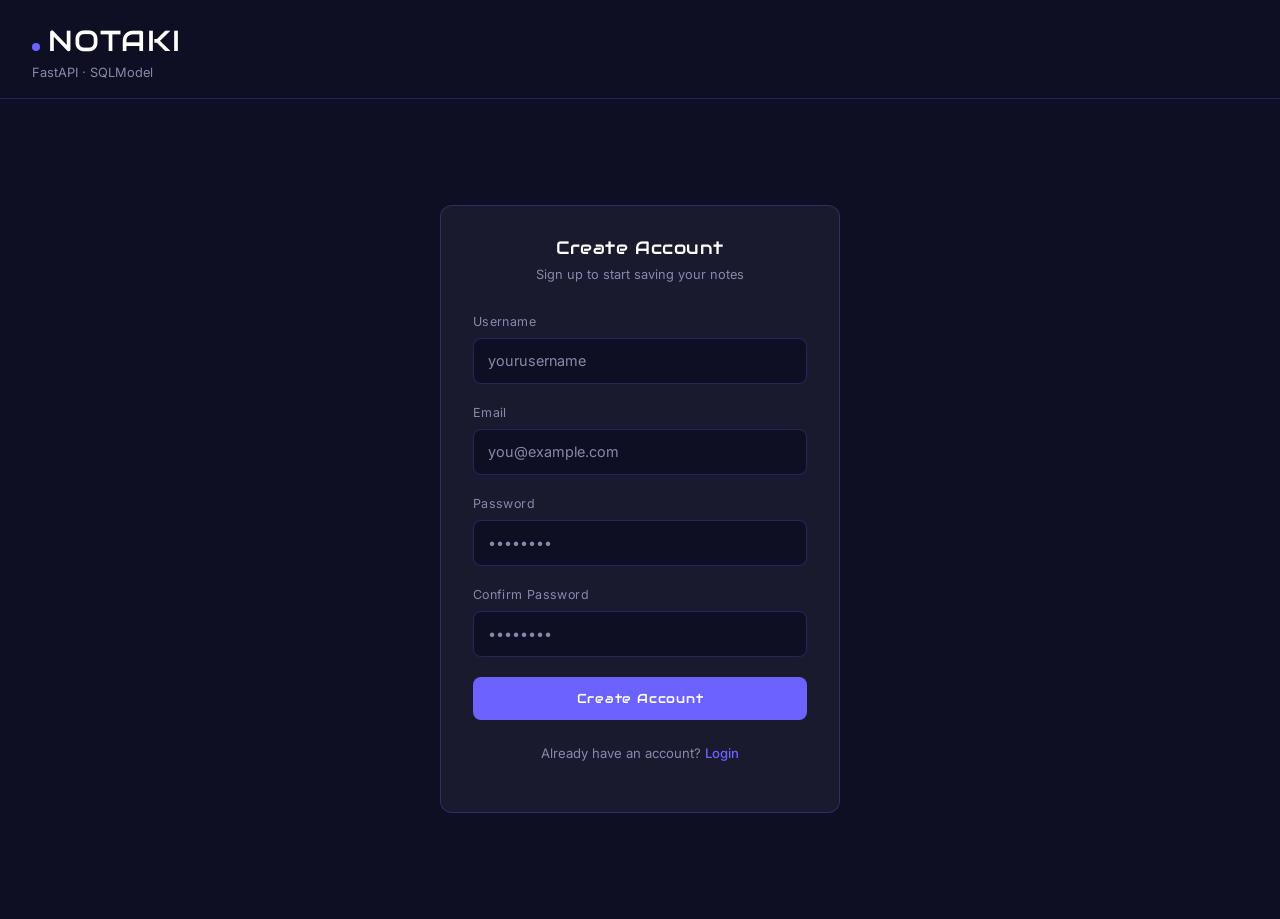
==== front-end/index.html @ 7f7d92fd "Make sign_up page as main page" ====
<!DOCTYPE html>
<html lang="en">
<head>
    <title>Sign Up — Notaki</title>
    <meta charset="utf-8">
    <meta name="viewport" content="width=device-width, initial-scale=1">
    <link href="https://cdn.jsdelivr.net/npm/bootstrap@5.3.8/dist/css/bootstrap.min.css" rel="stylesheet">
    <link rel="stylesheet" href="https://fonts.googleapis.com/css?family=Audiowide|Inter:400,500&display=swap">
    <link rel="stylesheet" href="css/style.css">
    <script defer src="js/register.js"></script>
</head>
<body>

<header>
    <h1><span class="accent-dot"></span>NOTAKI</h1>
    <p class="subtitle">FastAPI · SQLModel</p>
</header>

<main class="auth-wrapper">
    <div class="auth-card">

        <div class="auth-card-header">
            <h2>Create Account</h2>
            <p>Sign up to start saving your notes</p>
        </div>

        <!-- Reserved space for future validation/error messages -->
        <div class="form-message" id="signup-msg">
            <!-- Error or Validation Msg display here -->
        </div>

        <form id="form_id">

            <div class="field-group">
                <label class="field-label" for="signup-username">Username</label>
                <input
                    type="text"
                    id="signup-username"
                    name="username"
                    class="field-input"
                    placeholder="yourusername"
                    autocomplete="username">
            </div>

            <div class="field-group">
                <label class="field-label" for="signup-email">Email</label>
                <input
                    type="email"
                    id="signup-email"
                    name="email"
                    class="field-input"
                    placeholder="you@example.com"
                    autocomplete="email">
            </div>

            <div class="field-group">
                <label class="field-label" for="signup-password">Password</label>
                <input
                    type="password"
                    id="signup-password"
                    name="password"
                    class="field-input"
                    placeholder="••••••••"
                    autocomplete="new-password">
            </div>

            <div class="field-group">
                <label class="field-label" for="signup-confirm-password">Confirm Password</label>
                <input
                    type="password"
                    id="signup-confirm-password"
                    name="confirm_password"
                    class="field-input"
                    placeholder="••••••••"
                    autocomplete="new-password">
            </div>
            
            <button type="button" class="btn-accent" id="register-btn">Create Account</button>

        </form>

        <p class="auth-footer">
            Already have an account? <a href="login.html">Login</a>
        </p>

    </div>
</main>

</body>
</html>
---- front-end/css/style.css ----
/* ===========================================================
   Secure Notes — Shared Stylesheet
   Source of truth: index.html
   Reused across index.html, login.html, signup.html
   =========================================================== */

:root {
    --accent: #6C63FF;
    --accent-dim: #534AB7;
    --surface: #1a1a2e;
    --card-bg: #16213e;
    --border: rgba(108, 99, 255, 0.25);
    --text-muted: #8888aa;
}

* { box-sizing: border-box; }

body {
    background: #0f0f23;
    color: #e8e8f0;
    font-family: 'Inter', sans-serif;
    min-height: 100vh;
}

header {
    padding: 1.5rem 2rem 1rem;
    border-bottom: 1px solid var(--border);
}

header h1 {
    font-family: 'Audiowide', sans-serif;
    font-size: clamp(1.2rem, 3vw, 1.8rem);
    color: #fff;
    margin: 0;
    letter-spacing: 0.04em;
}

header .subtitle {
    font-size: 0.8rem;
    color: var(--text-muted);
    margin: 0.25rem 0 0;
}

.accent-dot {
    display: inline-block;
    width: 8px;
    height: 8px;
    border-radius: 50%;
    background: var(--accent);
    margin-right: 0.5rem;
    animation: pulse 2s infinite;
}

@keyframes pulse {
    0%, 100% { opacity: 1; }
    50% { opacity: 0.4; }
}

.layout {
    display: flex;
    flex-direction: column-reverse;
    height: calc(100vh - 80px);
}

@media (min-width: 768px) {
    .layout { flex-direction: row; }
}

/* LEFT PANEL */
.panel-create {
    width: 100%;
    display: flex;
    flex-direction: column;
    border-top: 1px solid var(--border);
    background: var(--surface);
}

@media (min-width: 768px) {
    .panel-create {
        width: 30%;
        border-top: none;
        border-right: 1px solid var(--border);
    }
}

.panel-create-inner {
    display: flex;
    flex-direction: column;
    height: 100%;
    padding: 1.5rem;
}

.panel-label {
    font-family: 'Audiowide', sans-serif;
    font-size: 0.75rem;
    color: var(--accent);
    letter-spacing: 0.1em;
    text-transform: uppercase;
    margin-bottom: 0.75rem;
}

.note-input1 {
    flex: 1;
    width: 100%;
    background: #0f0f23;
    border: 1px solid var(--border);
    border-radius: 8px;
    color: #e8e8f0;
    font-family: 'Inter', sans-serif;
    font-size: 0.9rem;
    padding: 0.875rem;
    resize: none;
    transition: border-color 0.2s;
    min-height: 160px;
}

.note-input1:focus {
    outline: none;
    border-color: var(--accent);
}

.note-input1::placeholder { color: var(--text-muted); }

.word-count {
    font-size: 0.75rem;
    color: var(--text-muted);
    text-align: right;
    margin-top: 0.4rem;
}

.btn-submit {
    margin-top: auto;
    padding-top: 1rem;
}

.btn-submit button {
    width: 100%;
    background: var(--accent);
    border: none;
    border-radius: 8px;
    color: #fff;
    font-family: 'Audiowide', sans-serif;
    font-size: 0.8rem;
    letter-spacing: 0.06em;
    padding: 0.75rem;
    cursor: pointer;
}

/* RIGHT PANEL */
.panel-notes {
    flex: 1;
    display: flex;
    flex-direction: column;
    overflow: hidden;
}

.panel-notes-header {
    display: flex;
    align-items: center;
    justify-content: space-between;
    padding: 1rem 1.5rem;
    border-bottom: 1px solid var(--border);
}

.panel-notes-header .panel-label { margin: 0; }

.note-count {
    font-size: 0.75rem;
    color: var(--text-muted);
    background: rgba(108,99,255,0.12);
    border: 1px solid var(--border);
    border-radius: 20px;
    padding: 0.2rem 0.7rem;
}

.notes-list {
    flex: 1;
    overflow-y: auto;
    padding: 1rem 1.5rem;
}

.notes-list::-webkit-scrollbar { width: 5px; }
.notes-list::-webkit-scrollbar-track { background: transparent; }
.notes-list::-webkit-scrollbar-thumb { background: var(--border); border-radius: 4px; }

.empty-state {
    display: flex;
    flex-direction: column;
    align-items: center;
    justify-content: center;
    height: 100%;
    color: var(--text-muted);
    text-align: center;
    gap: 0.5rem;
}

.empty-state svg { opacity: 0.3; margin-bottom: 0.5rem; }
.empty-state p { font-size: 0.85rem; margin: 0; }

.note-card {
    background: var(--card-bg);
    border: 1px solid var(--border);
    border-radius: 10px;
    padding: 1rem 1.1rem;
    margin-bottom: 0.75rem;
}

.note-card:hover { border-color: rgba(108,99,255,0.5); }

.note-card-header {
    display: flex;
    align-items: center;
    justify-content: space-between;
    margin-bottom: 0.5rem;
}

.note-id {
    font-size: 0.7rem;
    font-family: 'Audiowide', sans-serif;
    color: var(--accent);
    letter-spacing: 0.05em;
}

.note-time {
    font-size: 0.7rem;
    color: var(--text-muted);
}

.note-body {
    font-size: 0.875rem;
    line-height: 1.6;
    color: #c8c8e0;
    white-space: pre-wrap;
    word-break: break-word;
    margin-bottom: 0.75rem;
}

.note-actions {
    display: flex;
    gap: 0.5rem;
    justify-content: flex-end;
}

.btn-edit {
    background: rgba(108, 99, 255, 0.12);
    border: 1px solid rgba(108, 99, 255, 0.35);
    color: #a09af5;
    font-size: 0.72rem;
    font-family: 'Inter', sans-serif;
    border-radius: 6px;
    padding: 0.3rem 0.75rem;
    cursor: pointer;
    letter-spacing: 0.03em;
}

.btn-delete {
    background: rgba(226, 75, 74, 0.1);
    border: 1px solid rgba(226, 75, 74, 0.3);
    color: #e27a7a;
    font-size: 0.72rem;
    font-family: 'Inter', sans-serif;
    border-radius: 6px;
    padding: 0.3rem 0.75rem;
    cursor: pointer;
    letter-spacing: 0.03em;
}


/* ===========================================================
   AUTH PAGES (login.html / signup.html)
   New additions — extend the palette above, don't replace it.
   =========================================================== */

.field-group {
    margin-bottom: 1.25rem;
}

.field-label {
    display: block;
    font-size: 0.78rem;
    color: var(--text-muted);
    letter-spacing: 0.03em;
    margin-bottom: 0.4rem;
}

.field-input {
    width: 100%;
    background: #0f0f23;
    border: 1px solid var(--border);
    border-radius: 8px;
    color: #e8e8f0;
    font-family: 'Inter', sans-serif;
    font-size: 0.9rem;
    padding: 0.7rem 0.875rem;
    transition: border-color 0.2s;
}

.field-input:focus {
    outline: none;
    border-color: var(--accent);
}

.field-input::placeholder {
    color: var(--text-muted);
}

.btn-accent {
    width: 100%;
    background: var(--accent);
    border: none;
    border-radius: 8px;
    color: #fff;
    font-family: 'Audiowide', sans-serif;
    font-size: 0.8rem;
    letter-spacing: 0.06em;
    padding: 0.75rem;
    cursor: pointer;
}

.btn-accent:hover {
    background: var(--accent-dim);
}

.auth-wrapper {
    min-height: calc(100vh - 80px);
    display: flex;
    align-items: center;
    justify-content: center;
    padding: 2rem 1rem;
}

.auth-card {
    width: 100%;
    max-width: 400px;
    background: var(--surface);
    border: 1px solid var(--border);
    border-radius: 12px;
    padding: 2rem;
}

.auth-card-header {
    text-align: center;
    margin-bottom: 1.75rem;
}

.auth-card-header h2 {
    font-family: 'Audiowide', sans-serif;
    font-size: 1.1rem;
    color: #fff;
    margin: 0 0 0.4rem;
    letter-spacing: 0.03em;
}

.auth-card-header p {
    font-size: 0.8rem;
    color: var(--text-muted);
    margin: 0;
}

.form-message {
    display: none; 
    background: rgba(226, 122, 122, 0.1);
    border: 1px solid rgba(226, 122, 122, 0.3);
    color: #e27a7a;
    font-size: 0.8rem;
    border-radius: 8px;
    padding: 0.65rem 0.875rem;
    margin-bottom: 1.25rem;
}

.auth-footer {
    text-align: center;
    font-size: 0.82rem;
    color: var(--text-muted);
    margin-top: 1.5rem;
}

.auth-footer a {
    color: var(--accent);
    text-decoration: none;
    font-weight: 500;
}

.auth-footer a:hover {
    color: var(--accent-dim);
    text-decoration: underline;
}

.btn-logout {
    font-family: 'Audiowide', sans-serif;
    font-size: 0.72rem;
    letter-spacing: 0.06em;
    color: #e27a7a;
    background: rgba(226, 75, 74, 0.1);
    border: 1px solid rgba(226, 75, 74, 0.3);
    border-radius: 8px;
    padding: 0.5rem 1rem;
    text-decoration: none;
    cursor: pointer;
}

.btn-logout:hover {
    background: rgba(226, 75, 74, 0.2);
    color: #e27a7a;
}
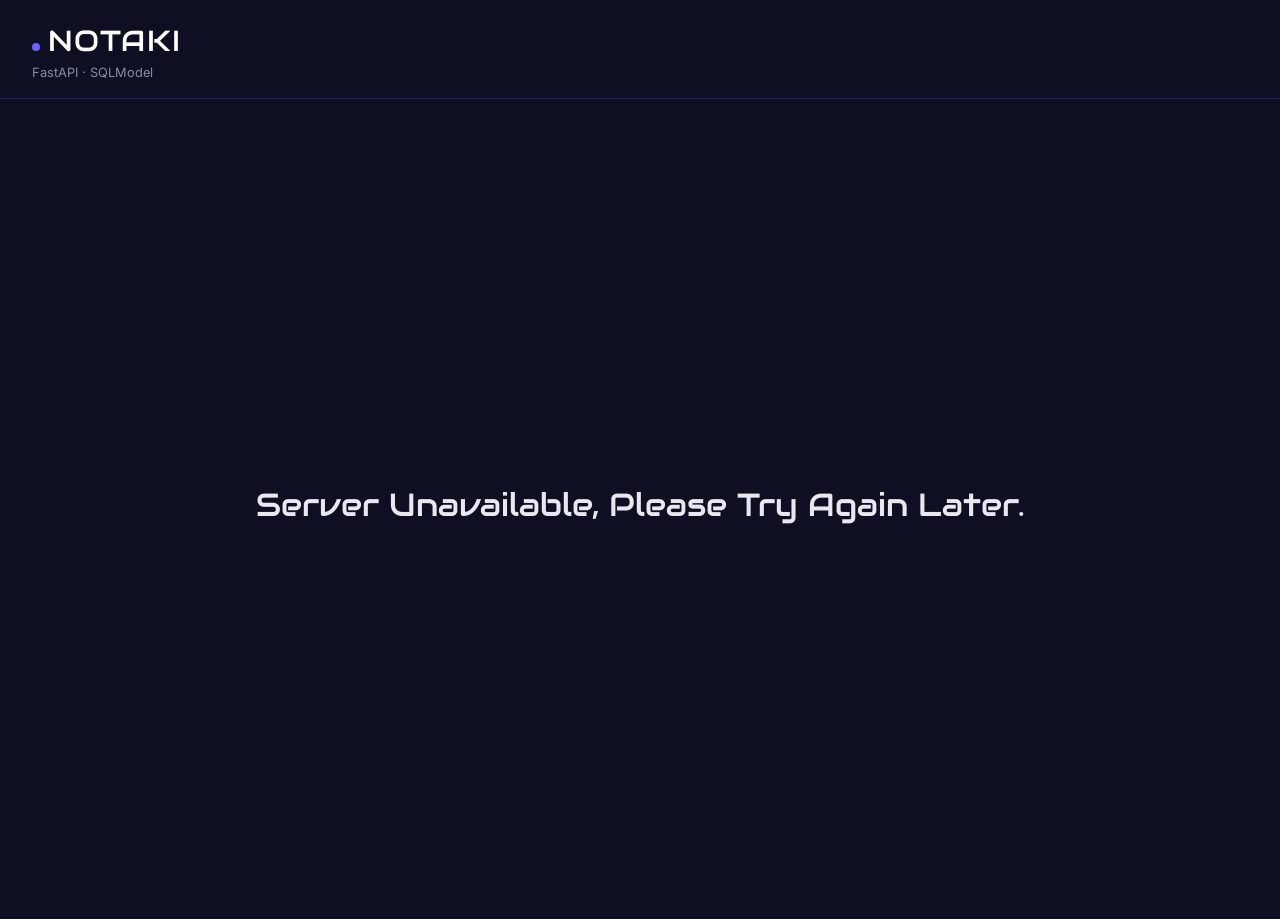
==== commit f340a4b4: "Added a function for loading screen" ====
--- a/front-end/index.html
+++ b/front-end/index.html
@@ -8,6 +8,7 @@
     <link rel="stylesheet" href="https://fonts.googleapis.com/css?family=Audiowide|Inter:400,500&display=swap">
     <link rel="stylesheet" href="css/style.css">
     <script defer src="js/register.js"></script>
+    <link rel="icon" type="image/png" href="favicon/notaki_favicon.png">
 </head>
 <body>
 
@@ -17,17 +18,20 @@
 </header>
 
 <main class="auth-wrapper">
-    <div class="auth-card">
+
+    <div class="d-flex align-items-center gap-2" id="loading">
+        <div class="spinner-border"></div>
+        <span class="fs-2" style="font-family: 'Audiowide', sans-serif;">Please Wait A Moment...</span>
+    </div>
+
+    <div class="auth-card d-none" id="main">
 
         <div class="auth-card-header">
             <h2>Create Account</h2>
             <p>Sign up to start saving your notes</p>
         </div>
 
-        <!-- Reserved space for future validation/error messages -->
-        <div class="form-message" id="signup-msg">
-            <!-- Error or Validation Msg display here -->
-        </div>
+        <div class="form-message" id="signup-msg"></div>
 
         <form id="form_id">
 
